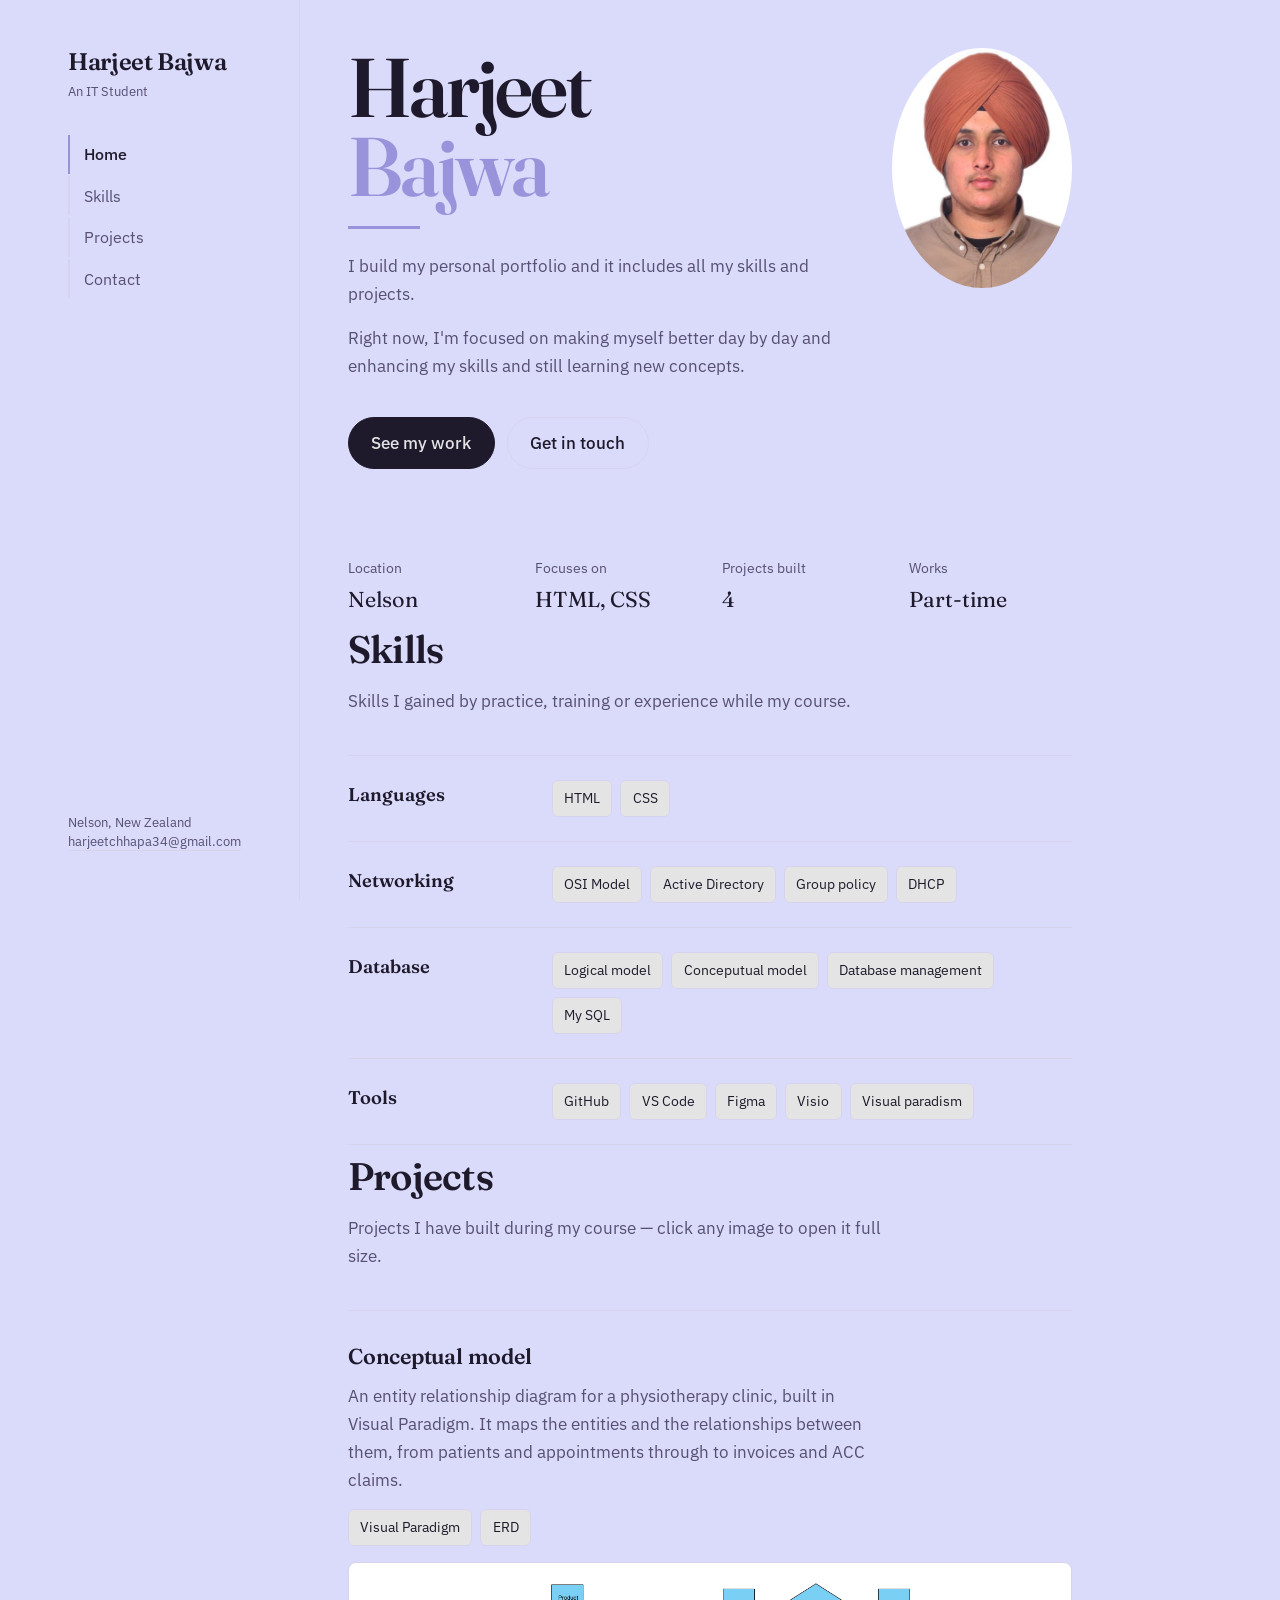
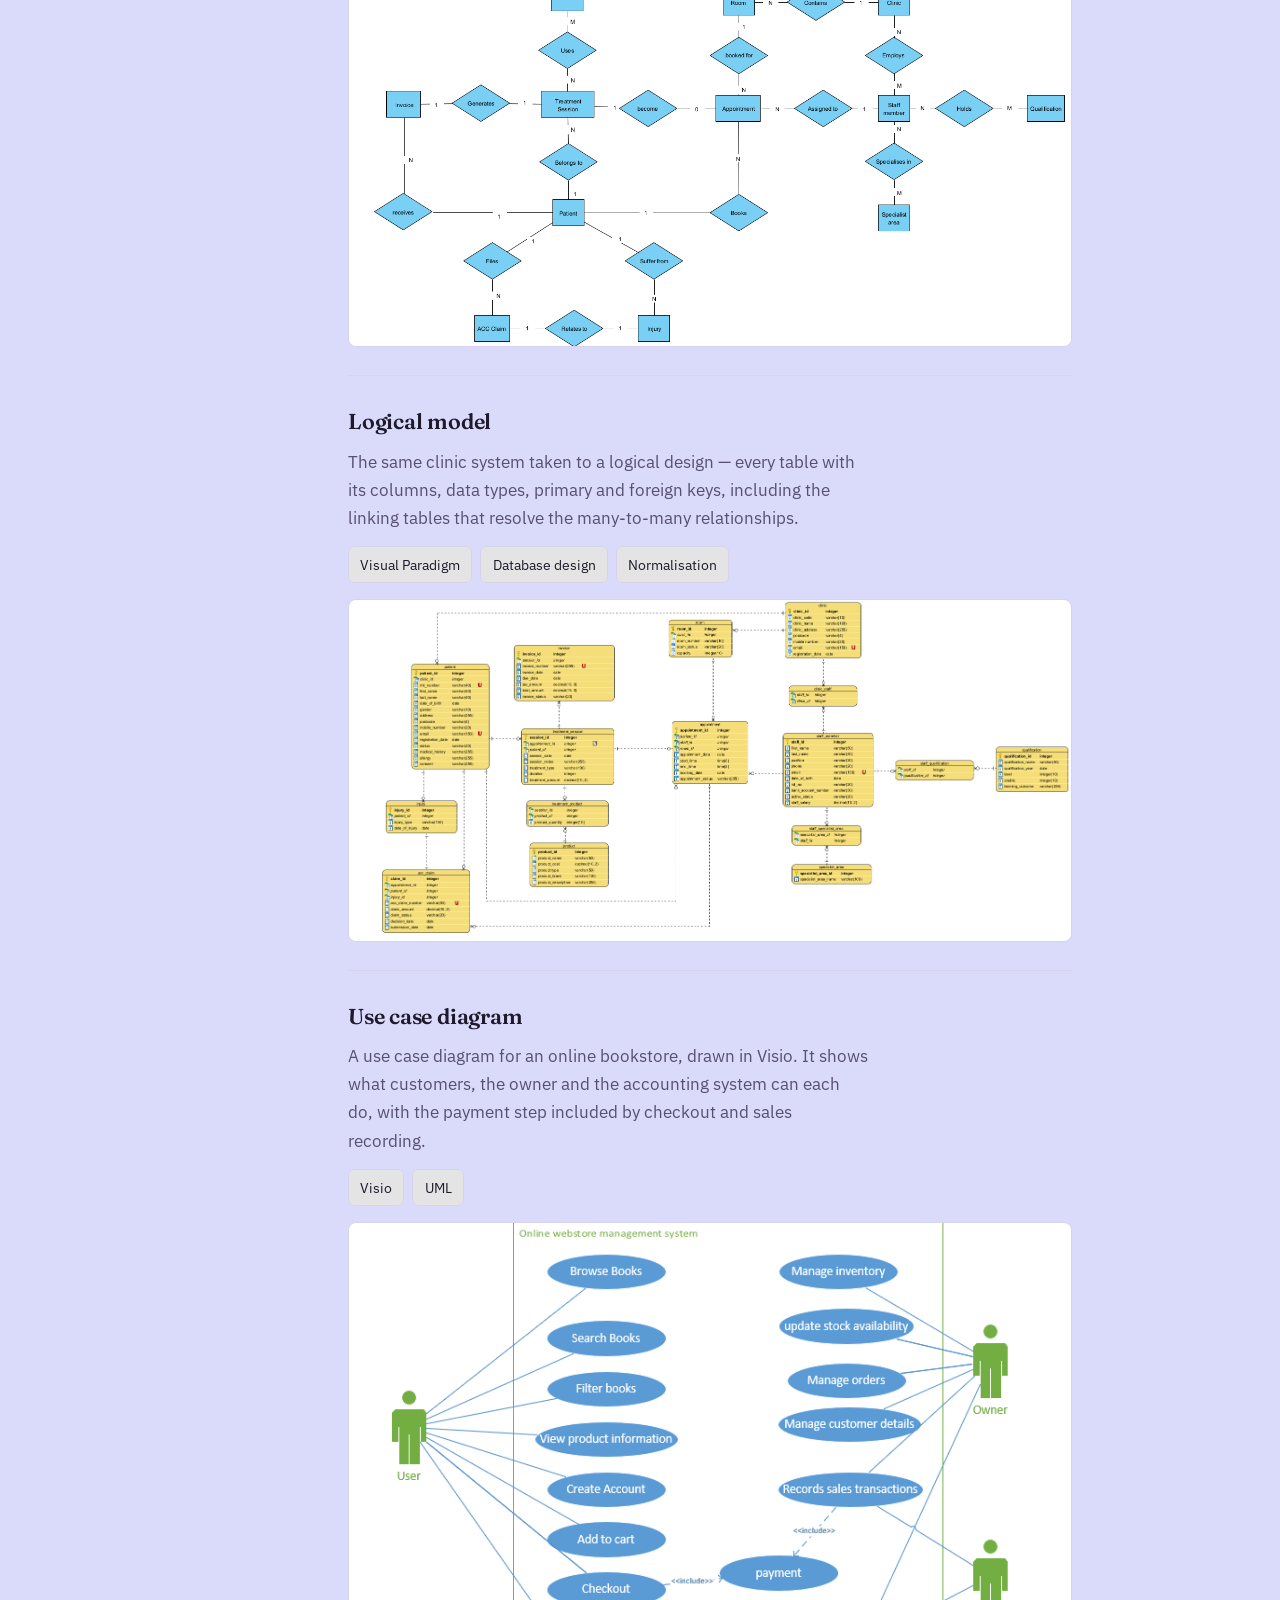
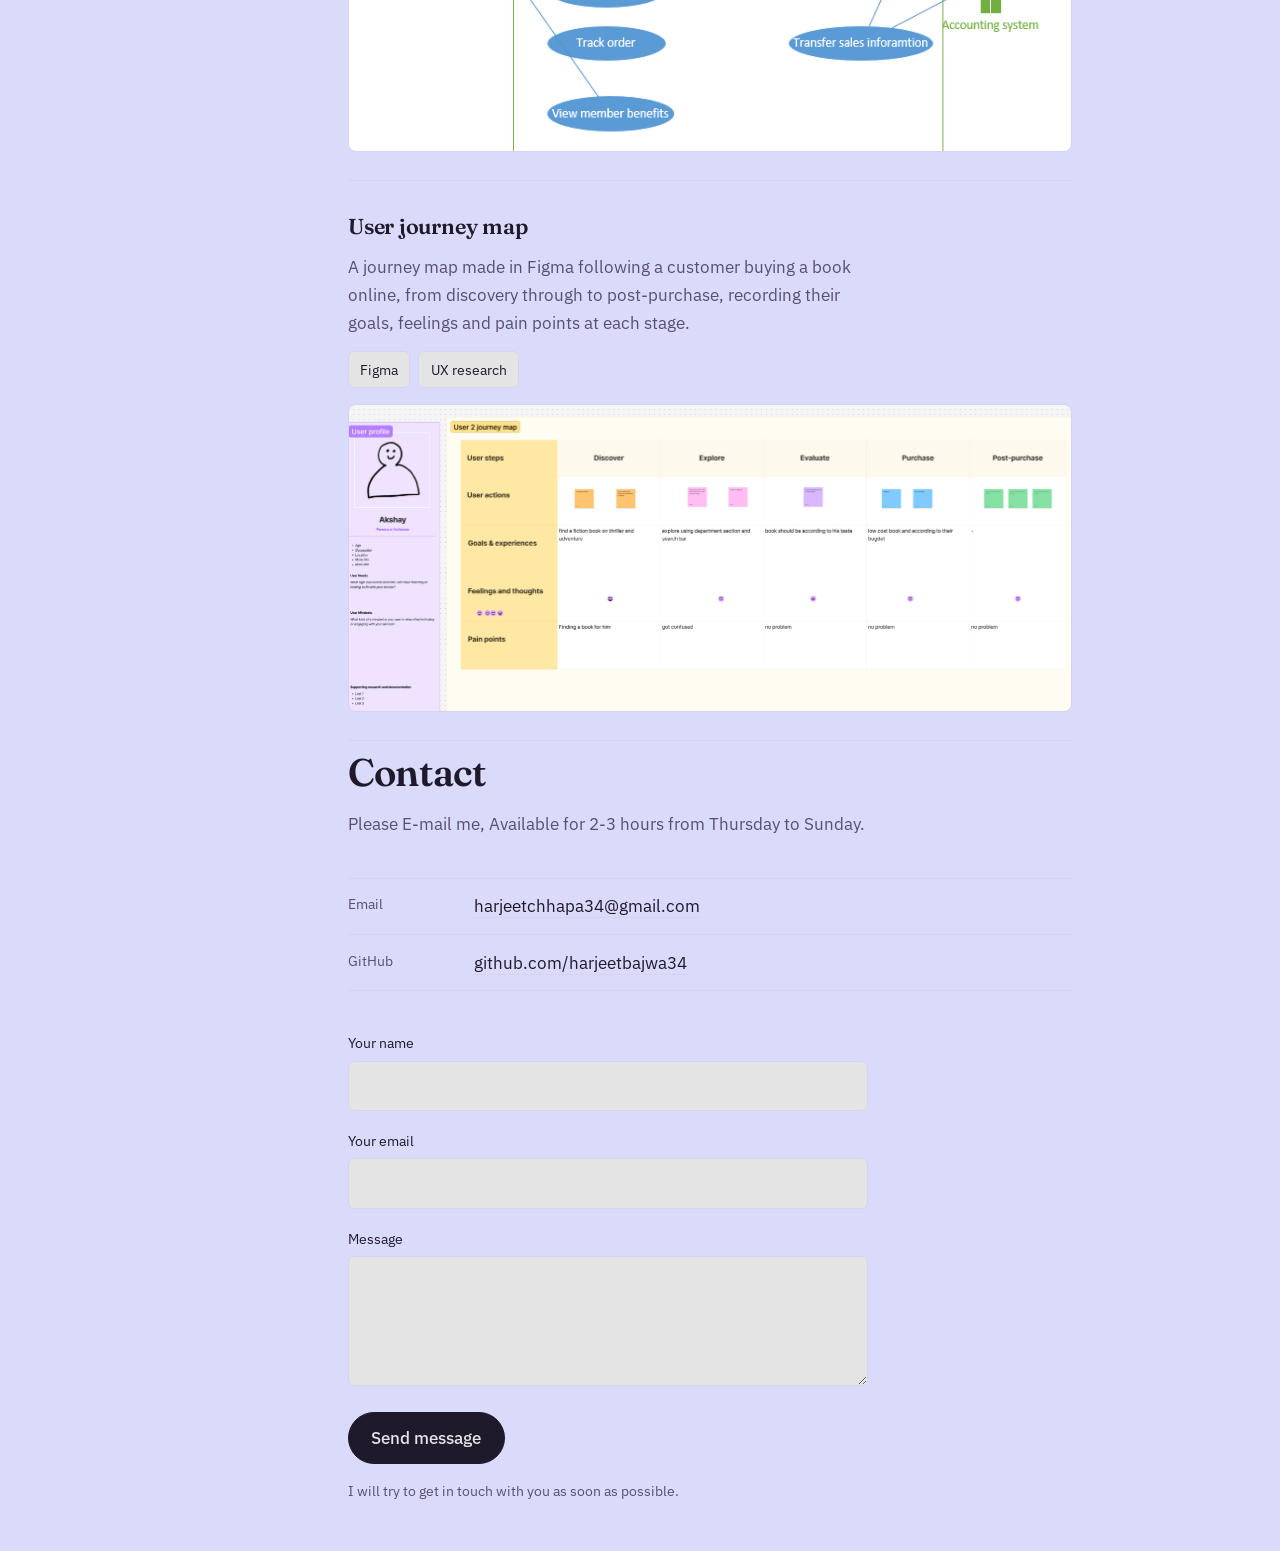
==== Portfolio/index.html @ e25f117c "My Personal Portfolio" ====
<!DOCTYPE html>
<html lang="en">
<head>
<meta charset="UTF-8">
<meta name="viewport" content="width=device-width, initial-scale=1">
<title>Harjeet Bajwa — Portfolio</title>
<link rel="preconnect" href="https://fonts.googleapis.com">
<link rel="preconnect" href="https://fonts.gstatic.com" crossorigin>
<link href="https://fonts.googleapis.com/css2?family=Fraunces:opsz,wght@9..144,400;9..144,600&family=IBM+Plex+Sans:wght@400;500;600&display=swap" rel="stylesheet">
<link rel="stylesheet" href="style.css">
</head>
<body>

<div class="shell">

  <aside class="rail">
    <p class="mark">Harjeet Bajwa<span>An IT Student</span></p>

    <nav class="nav" aria-label="Sections">
      <a href="#home" class="is-current">Home</a>
      <a href="#skills">Skills</a>
      <a href="#projects">Projects</a>
      <a href="#contact">Contact</a>
    </nav>

    <div class="rail-foot">
      <p>Nelson, New Zealand</p>
      <p><a href="mailto:harjeetchhapa34@gmail.com">harjeetchhapa34@gmail.com</a></p>
    </div>
  </aside>

  <main>

    <!-- ============ HOME ============ -->
    <section class="page is-active" id="home">

  <div class="hero">
    <div class="hero-content">
      <h1 class="hero-name">Harjeet<em>Bajwa</em></h1>
      <div class="hero-rule"></div>
      <p class="hero-text">I build my personal portfolio and it includes all my skills and projects.</p>
      <p class="hero-text">Right now, I'm focused on making myself better day by day and enhancing my skills and still learning new concepts.</p>

      <div class="actions">
        <a class="btn" href="#projects">See my work</a>
        <a class="btn ghost" href="#contact">Get in touch</a>
      </div>
    </div>
    <img src="MY-IMG.jpeg" alt="Harjeet Bajwa" class="profile-photo">
  </div>

  <dl class="facts">
    <div class="fact"><dt>Location</dt><dd>Nelson</dd></div>
    <div class="fact"><dt>Focuses on</dt><dd>HTML, CSS</dd></div>
    <div class="fact"><dt>Projects built</dt><dd>4</dd></div>
    <div class="fact"><dt>Works</dt><dd>Part-time</dd></div>
  </dl>

</section>

    <!-- ============ SKILLS ============ -->
    <section class="page" id="skills">
      <h2 class="page-title">Skills</h2>
      <p class="page-note">Skills I gained by practice, training or experience while my course.</p>

      <div class="skill-group">
        <div><h3>Languages</h3></div>
        <div class="chips">
          <span class="chip">HTML</span>
          <span class="chip">CSS</span>
        </div>
      </div>

      <div class="skill-group">
        <div><h3>Networking</h3></div>
        <div class="chips">
          <span class="chip">OSI Model</span>
          <span class="chip">Active Directory</span>
          <span class="chip">Group policy</span>
          <span class="chip">DHCP</span>
        </div>
      </div>

      <div class="skill-group">
        <div><h3>Database</h3></div>
        <div class="chips">
          <span class="chip">Logical model</span>
          <span class="chip">Conceputual model</span>
          <span class="chip">Database management</span>
          <span class="chip">My SQL</span>
        </div>
      </div>

      <div class="skill-group">
        <div><h3>Tools</h3></div>
        <div class="chips">
          <span class="chip">GitHub</span>
          <span class="chip">VS Code</span>
          <span class="chip">Figma</span>
          <span class="chip">Visio</span>
          <span class="chip">Visual paradism</span>
        </div>
      </div>
    </section>

    <!-- ============ PROJECTS ============ -->
<section class="page" id="projects">
  <h2 class="page-title">Projects</h2>
  <p class="page-note">Projects I have built during my course — click any image to open it full size.</p>

  <article class="project">
    <div>
      <h3>Conceptual model</h3>
      <p>An entity relationship diagram for a physiotherapy clinic, built in Visual Paradigm. It maps the entities and the relationships between them, from patients and appointments through to invoices and ACC claims.</p>
      <div class="chips"><span class="chip">Visual Paradigm</span><span class="chip">ERD</span></div>
      <a href="CM.png" target="_blank"><img class="project-img" src="CM.png" alt="Conceptual ER diagram for a physiotherapy clinic"></a>
    </div>
  </article>

  <article class="project">
    <div>
      <h3>Logical model</h3>
      <p>The same clinic system taken to a logical design — every table with its columns, data types, primary and foreign keys, including the linking tables that resolve the many-to-many relationships.</p>
      <div class="chips"><span class="chip">Visual Paradigm</span><span class="chip">Database design</span><span class="chip">Normalisation</span></div>
      <a href="LM.png" target="_blank"><img class="project-img" src="LM.png" alt="Logical data model showing tables, columns and keys"></a>
    </div>
  </article>

  <article class="project">
    <div>
      <h3>Use case diagram</h3>
      <p>A use case diagram for an online bookstore, drawn in Visio. It shows what customers, the owner and the accounting system can each do, with the payment step included by checkout and sales recording.</p>
      <div class="chips"><span class="chip">Visio</span><span class="chip">UML</span></div>
      <a href="UC.png" target="_blank"><img class="project-img" src="UC.png" alt="Use case diagram for an online bookstore"></a>
    </div>
  </article>

  <article class="project">
    <div>
      <h3>User journey map</h3>
      <p>A journey map made in Figma following a customer buying a book online, from discovery through to post-purchase, recording their goals, feelings and pain points at each stage.</p>
      <div class="chips"><span class="chip">Figma</span><span class="chip">UX research</span></div>
      <a href="JM.png" target="_blank"><img class="project-img" src="JM.png" alt="User journey map for buying a book online"></a>
    </div>
  </article>
</section>

    <!-- ============ CONTACT ============ -->
    <section class="page" id="contact">
      <h2 class="page-title">Contact</h2>
      <p class="page-note">Please E-mail me, Available for 2-3 hours from Thursday to Sunday.</p>

      <dl class="contact-list">
        <div class="contact-row"><dt>Email</dt><dd><a href="mailto:harjeetchhapa34@gmail.com.com">harjeetchhapa34@gmail.com</a></dd></div>
        <div class="contact-row"><dt>GitHub</dt><dd><a href="#">github.com/harjeetbajwa34</a></dd></div>
      </dl>

      <form id="contact-form">
        <label class="field"><span>Your name</span><input type="text" name="name" required></label>
        <label class="field"><span>Your email</span><input type="email" name="email" required></label>
        <label class="field"><span>Message</span><textarea name="message" required></textarea></label>
        <button class="btn" type="submit">Send message</button>
        <p class="form-note" id="form-note">I will try to get in touch with you as soon as possible.</p>
      </form>
    </section>

  </main>
</div>

<script src="script.js"></script>

</body>
</html>
---- Portfolio/style.css ----
/* ---------- tokens ---------- */
:root{
  --paper:#DADAFB;
  --surface:#e4e4e4;
  --ink:#1E1A2B;
  --ink-2:#565073;
  --line:#D8D3EC;
  --accent:#9893DA;
  --accent-soft:#DCEDE4;
  --serif:"Fraunces",Georgia,serif;
  --sans:"IBM Plex Sans",system-ui,sans-serif;
  --gap:clamp(1.5rem,4vw,3rem);
}

*{box-sizing:border-box;margin:0;padding:0}

html{scroll-behavior:smooth}

body{
  background:var(--paper);
  color:var(--ink);
  font-family:var(--sans);
  font-size:17px;
  line-height:1.65;
  -webkit-font-smoothing:antialiased;
}

a{color:inherit}

:focus-visible{
  outline:2px solid var(--accent);
  outline-offset:3px;
  border-radius:2px;
}

/* ---------- shell ---------- */
.shell{
  display:grid;
  grid-template-columns:280px 1fr;
  min-height:100vh;
  max-width:1240px;
  margin:0 auto;
}

/* ---------- left rail ---------- */
.rail{
  position:sticky;
  top:0;
  align-self:start;
  height:100vh;
  padding:var(--gap);
  border-right:1px solid var(--line);
  display:flex;
  flex-direction:column;
  gap:2.25rem;
}

.mark{
  font-family:var(--serif);
  font-size:1.5rem;
  line-height:1.15;
  font-weight:600;
  letter-spacing:-.015em;
}

.mark span{display:block;font-size:.82rem;font-family:var(--sans);font-weight:400;color:var(--ink-2);letter-spacing:0;margin-top:.5rem}

.nav{display:flex;flex-direction:column;gap:.15rem}

.nav a{
  font-size:1rem;
  text-decoration:none;
  color:var(--ink-2);
  padding:.4rem 0 .4rem .9rem;
  border-left:2px solid var(--line);
  transition:color .18s ease,border-color .18s ease;
}

.nav a:hover{color:var(--ink);border-color:var(--ink-2)}

.nav a.is-current{
  color:var(--ink);
  font-weight:500;
  border-color:var(--accent);
}

.rail-foot{
  margin-top:auto;
  font-size:.82rem;
  color:var(--ink-2);
  line-height:1.5;
}

.rail-foot a{text-decoration:none;border-bottom:1px solid var(--line)}
.rail-foot a:hover{border-color:var(--accent);color:var(--accent)}

/* ---------- pages ---------- */
main{padding:var(--gap);max-width:820px}

main{animation:enter .35s ease both}

@keyframes enter{
  from{opacity:0;transform:translateY(8px)}
  to{opacity:1;transform:none}
}

.page-title{
  font-family:var(--serif);
  font-weight:600;
  font-size:clamp(1.8rem,4vw,2.4rem);
  letter-spacing:-.02em;
  margin-bottom:.35rem;
}

.page-note{color:var(--ink-2);margin-bottom:2.5rem;max-width:56ch}

/* ---------- home ---------- */
.hero-name{
  font-family:var(--serif);
  font-weight:600;
  font-size:clamp(3rem,9vw,5.2rem);
  line-height:.95;
  letter-spacing:-.035em;
  margin:2rem 0 1.25rem;
}

.hero-name em{
  display:block;
  font-style:normal;
  color:var(--accent);
}

.hero-rule{width:72px;height:3px;background:var(--accent);margin-bottom:1.5rem}

.hero-text{max-width:54ch;color:var(--ink-2);font-size:1.06rem}
.hero-text + .hero-text{margin-top:1rem}

.actions{display:flex;flex-wrap:wrap;gap:.75rem;margin-top:2.25rem}

.btn{
  font:inherit;
  font-weight:500;
  cursor:pointer;
  text-decoration:none;
  padding:.7rem 1.4rem;
  border-radius:999px;
  border:1px solid var(--ink);
  background:var(--ink);
  color:var(--surface);
  transition:background .18s ease,color .18s ease;
}

.btn:hover{background:var(--accent);border-color:var(--accent)}

.btn.ghost{background:none;color:var(--ink);border-color:var(--line)}
.btn.ghost:hover{border-color:var(--ink);background:none;color:var(--ink)}

.facts{
  display:grid;
  grid-template-columns:repeat(auto-fit,minmax(150px,1fr));
  gap:1.5rem;
  margin-top:3.5rem;
  padding-top:2rem;
  border-top:0px solid var(--line);
}

.fact dt{font-size:.85rem;color:var(--ink-2)}
.fact dd{font-family:var(--serif);font-size:1.35rem;margin-top:.15rem}

/* ---------- skills ---------- */
.skill-group{
  display:grid;
  grid-template-columns:180px 1fr;
  gap:1.5rem;
  padding:1.5rem 0;
  border-top:1px solid var(--line);
}

.skill-group:last-of-type{border-bottom:1px solid var(--line)}

.skill-group h3{
  font-family:var(--serif);
  font-size:1.15rem;
  font-weight:600;
}

.skill-group p{font-size:.9rem;color:var(--ink-2);margin-top:.2rem}

.chips{display:flex;flex-wrap:wrap;gap:.5rem;align-content:start}

.chip{
  background:var(--surface);
  border:1px solid var(--line);
  border-radius:6px;
  padding:.35rem .7rem;
  font-size:.9rem;
}

.chip.strong{background:var(--accent-soft);border-color:transparent;color:#12503c}

/* ---------- projects ---------- */
.project{
  display:grid;
  grid-template-columns:1fr;
  gap: 10px;;
  padding:1.75rem 0;
  border-top:1px solid var(--line);
}

.project:last-of-type{border-bottom:1px solid var(--line)}

.project-year{font-size:.85rem;color:var(--ink-2);padding-top:.35rem}

.project h3{font-family:var(--serif);font-size:1.35rem;font-weight:600;letter-spacing:-.01em}
.project p{color:var(--ink-2);margin:.5rem 0 .9rem;max-width:52ch}

.project-links{display:flex;gap:1.25rem;margin-top:.9rem;font-size:.92rem}
.project-links a{text-decoration:none;color:var(--accent);border-bottom:1px solid var(--accent-soft);padding-bottom:1px}
.project-links a:hover{border-color:var(--accent)}
.project-img{
  display:block;
  width:100%;
  margin-top:1rem;
  border:1px solid var(--line);
  border-radius:8px;
  background:#fff;
  transition:border-color .18s ease;
}

.project-img:hover{border-color:var(--accent)}

/* ---------- contact ---------- */
.contact-list{margin-bottom:2.5rem}

.contact-row{
  display:grid;
  grid-template-columns:110px 1fr;
  gap:1rem;
  padding:.85rem 0;
  border-top:1px solid var(--line);
}

.contact-row:last-child{border-bottom:1px solid var(--line)}
.contact-row dt{color:var(--ink-2);font-size:.9rem}
.contact-row a{text-decoration:none;border-bottom:1px solid var(--line)}
.contact-row a:hover{color:var(--accent);border-color:var(--accent)}

.field{display:block;margin-bottom:1.1rem;max-width:520px}
.field span{display:block;font-size:.9rem;margin-bottom:.35rem}

.field input,.field textarea{
  font:inherit;
  width:100%;
  padding:.65rem .8rem;
  background:var(--surface);
  border:1px solid var(--line);
  border-radius:6px;
  color:var(--ink);
}

.field input:focus,.field textarea:focus{border-color:var(--accent);outline:none}
.field textarea{min-height:130px;resize:vertical}

.form-note{font-size:.85rem;color:var(--ink-2);margin-top:1rem;max-width:48ch}

/* ---------- responsive ---------- */
@media (max-width:820px){
  .shell{grid-template-columns:1fr}
  .rail{
    position:static;
    height:auto;
    border-right:none;
    border-bottom:1px solid var(--line);
    gap:1.25rem;
  }
  .nav{flex-direction:row;flex-wrap:wrap;gap:1.25rem}
  .nav a{border-left:none;border-bottom:2px solid transparent;padding:0 0 .25rem}
  .nav a.is-current{border-color:var(--accent)}
  .rail-foot{display:none}
  main{max-width:none}
  .skill-group,.project,.contact-row{grid-template-columns:1fr;gap:.75rem}
  .project-year{padding-top:0}
}

@media (prefers-reduced-motion:reduce){
  html{scroll-behavior:auto}
  main{animation:none}
  *{transition-duration:.01ms !important}
}
/* ---------- home hero with photo ---------- */
.hero {
  display: flex;
  justify-content: space-between;
  align-items: flex-start; 
  gap: 2rem;
}

.hero-content {
  flex: 1;
}

.hero-name {
  margin-top: 0;
}

.profile-photo {
  width: 180px;
  height: 240px;
  border-radius: 50%;
  object-fit: cover;
  flex-shrink: 0;
}
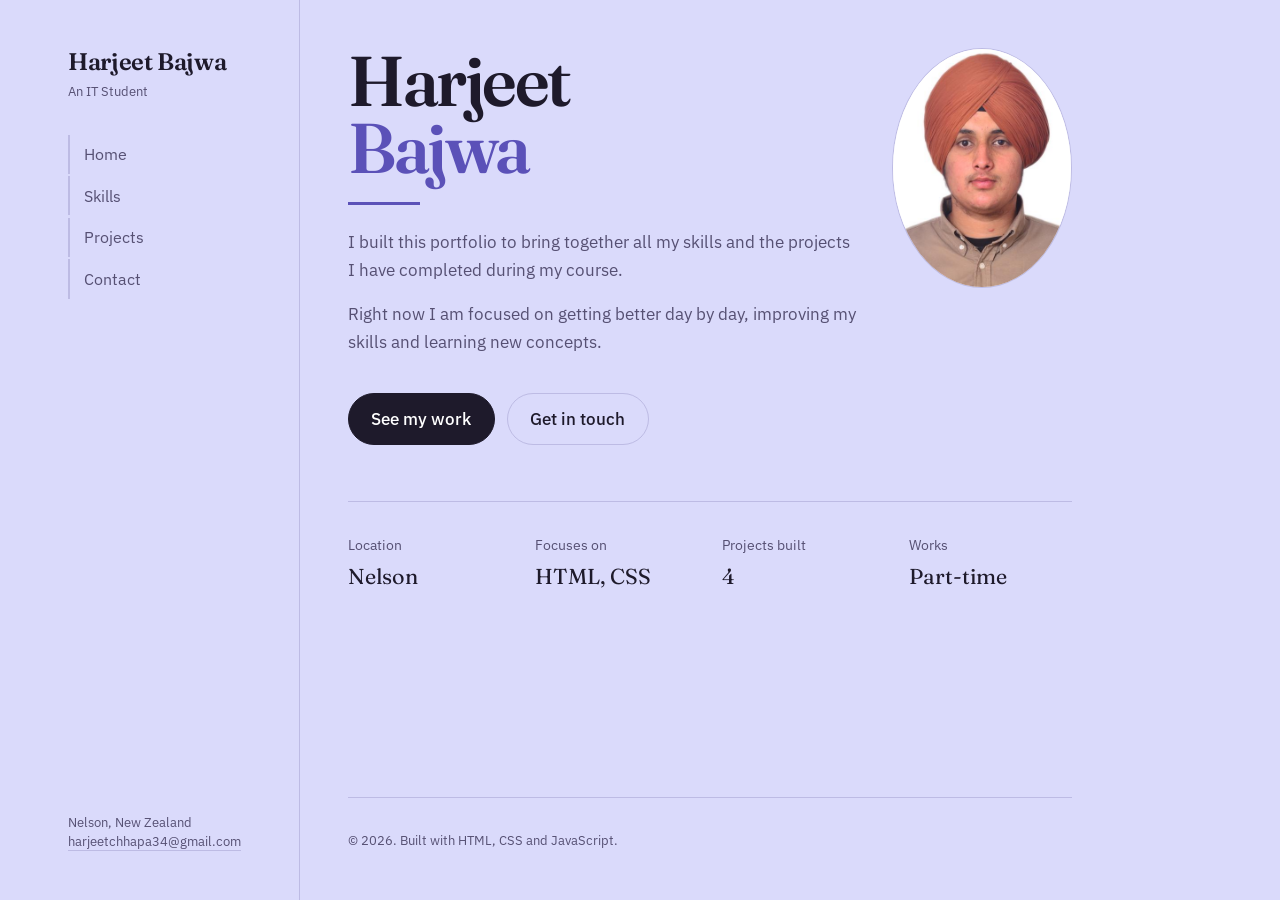
==== commit ecc2184d: "I am hosting the portfolio" ====
--- a/Portfolio/index.html
+++ b/Portfolio/index.html
@@ -3,24 +3,29 @@
 <head>
 <meta charset="UTF-8">
 <meta name="viewport" content="width=device-width, initial-scale=1">
-<title>Harjeet Bajwa — Portfolio</title>
+<title>Home &mdash; Harjeet Bajwa</title>
+<meta name="description" content="Portfolio of Harjeet Bajwa, an IT student in Nelson, New Zealand, covering database design, networking and front-end development.">
+<meta name="author" content="Harjeet Bajwa">
+
 <link rel="preconnect" href="https://fonts.googleapis.com">
 <link rel="preconnect" href="https://fonts.gstatic.com" crossorigin>
 <link href="https://fonts.googleapis.com/css2?family=Fraunces:opsz,wght@9..144,400;9..144,600&family=IBM+Plex+Sans:wght@400;500;600&display=swap" rel="stylesheet">
+
 <link rel="stylesheet" href="style.css">
 </head>
 <body>
 
 <div class="shell">
 
+  <!-- ============ SIDEBAR (same on every page) ============ -->
   <aside class="rail">
     <p class="mark">Harjeet Bajwa<span>An IT Student</span></p>
 
-    <nav class="nav" aria-label="Sections">
-      <a href="#home" class="is-current">Home</a>
-      <a href="#skills">Skills</a>
-      <a href="#projects">Projects</a>
-      <a href="#contact">Contact</a>
+    <nav class="nav" aria-label="Pages">
+        <a href="home.html">Home</a>
+        <a href="skills.html">Skills</a>
+        <a href="projects.html">Projects</a>
+        <a href="contact.html">Contact</a>
     </nav>
 
     <div class="rail-foot">
@@ -29,145 +34,41 @@
     </div>
   </aside>
 
+  <!-- ============ PAGE CONTENT ============ -->
   <main>
+    <div class="page-content">
+    <div class="hero">
+      <div class="hero-content">
+        <h1 class="hero-name">Harjeet<em>Bajwa</em></h1>
+        <div class="hero-rule"></div>
+        <p class="hero-text">I built this portfolio to bring together all my skills and the projects I have completed during my course.</p>
+        <p class="hero-text">Right now I am focused on getting better day by day, improving my skills and learning new concepts.</p>
 
-    <!-- ============ HOME ============ -->
-    <section class="page is-active" id="home">
-
-  <div class="hero">
-    <div class="hero-content">
-      <h1 class="hero-name">Harjeet<em>Bajwa</em></h1>
-      <div class="hero-rule"></div>
-      <p class="hero-text">I build my personal portfolio and it includes all my skills and projects.</p>
-      <p class="hero-text">Right now, I'm focused on making myself better day by day and enhancing my skills and still learning new concepts.</p>
-
-      <div class="actions">
-        <a class="btn" href="#projects">See my work</a>
-        <a class="btn ghost" href="#contact">Get in touch</a>
-      </div>
-    </div>
-    <img src="MY-IMG.jpeg" alt="Harjeet Bajwa" class="profile-photo">
-  </div>
-
-  <dl class="facts">
-    <div class="fact"><dt>Location</dt><dd>Nelson</dd></div>
-    <div class="fact"><dt>Focuses on</dt><dd>HTML, CSS</dd></div>
-    <div class="fact"><dt>Projects built</dt><dd>4</dd></div>
-    <div class="fact"><dt>Works</dt><dd>Part-time</dd></div>
-  </dl>
-
-</section>
-
-    <!-- ============ SKILLS ============ -->
-    <section class="page" id="skills">
-      <h2 class="page-title">Skills</h2>
-      <p class="page-note">Skills I gained by practice, training or experience while my course.</p>
-
-      <div class="skill-group">
-        <div><h3>Languages</h3></div>
-        <div class="chips">
-          <span class="chip">HTML</span>
-          <span class="chip">CSS</span>
+        <div class="actions">
+          <a class="btn" href="projects.html">See my work</a>
+          <a class="btn ghost" href="contact.html">Get in touch</a>
         </div>
       </div>
 
-      <div class="skill-group">
-        <div><h3>Networking</h3></div>
-        <div class="chips">
-          <span class="chip">OSI Model</span>
-          <span class="chip">Active Directory</span>
-          <span class="chip">Group policy</span>
-          <span class="chip">DHCP</span>
-        </div>
-      </div>
+      <img src="MY-IMG.jpeg" alt="Harjeet Bajwa" class="profile-photo">
+    </div>
 
-      <div class="skill-group">
-        <div><h3>Database</h3></div>
-        <div class="chips">
-          <span class="chip">Logical model</span>
-          <span class="chip">Conceputual model</span>
-          <span class="chip">Database management</span>
-          <span class="chip">My SQL</span>
-        </div>
-      </div>
+    <dl class="facts">
+      <div class="fact"><dt>Location</dt><dd>Nelson</dd></div>
+      <div class="fact"><dt>Focuses on</dt><dd>HTML, CSS</dd></div>
+      <div class="fact"><dt>Projects built</dt><dd>4</dd></div>
+      <div class="fact"><dt>Works</dt><dd>Part-time</dd></div>
+    </dl>
 
-      <div class="skill-group">
-        <div><h3>Tools</h3></div>
-        <div class="chips">
-          <span class="chip">GitHub</span>
-          <span class="chip">VS Code</span>
-          <span class="chip">Figma</span>
-          <span class="chip">Visio</span>
-          <span class="chip">Visual paradism</span>
-        </div>
-      </div>
-    </section>
+    </div>
 
-    <!-- ============ PROJECTS ============ -->
-<section class="page" id="projects">
-  <h2 class="page-title">Projects</h2>
-  <p class="page-note">Projects I have built during my course — click any image to open it full size.</p>
+    <footer class="site-footer">
+      <p>&copy; <span id="year">2026</span>. Built with HTML, CSS and JavaScript.</p>
+    </footer>
+  </main>
 
-  <article class="project">
-    <div>
-      <h3>Conceptual model</h3>
-      <p>An entity relationship diagram for a physiotherapy clinic, built in Visual Paradigm. It maps the entities and the relationships between them, from patients and appointments through to invoices and ACC claims.</p>
-      <div class="chips"><span class="chip">Visual Paradigm</span><span class="chip">ERD</span></div>
-      <a href="CM.png" target="_blank"><img class="project-img" src="CM.png" alt="Conceptual ER diagram for a physiotherapy clinic"></a>
-    </div>
-  </article>
-
-  <article class="project">
-    <div>
-      <h3>Logical model</h3>
-      <p>The same clinic system taken to a logical design — every table with its columns, data types, primary and foreign keys, including the linking tables that resolve the many-to-many relationships.</p>
-      <div class="chips"><span class="chip">Visual Paradigm</span><span class="chip">Database design</span><span class="chip">Normalisation</span></div>
-      <a href="LM.png" target="_blank"><img class="project-img" src="LM.png" alt="Logical data model showing tables, columns and keys"></a>
-    </div>
-  </article>
-
-  <article class="project">
-    <div>
-      <h3>Use case diagram</h3>
-      <p>A use case diagram for an online bookstore, drawn in Visio. It shows what customers, the owner and the accounting system can each do, with the payment step included by checkout and sales recording.</p>
-      <div class="chips"><span class="chip">Visio</span><span class="chip">UML</span></div>
-      <a href="UC.png" target="_blank"><img class="project-img" src="UC.png" alt="Use case diagram for an online bookstore"></a>
-    </div>
-  </article>
-
-  <article class="project">
-    <div>
-      <h3>User journey map</h3>
-      <p>A journey map made in Figma following a customer buying a book online, from discovery through to post-purchase, recording their goals, feelings and pain points at each stage.</p>
-      <div class="chips"><span class="chip">Figma</span><span class="chip">UX research</span></div>
-      <a href="JM.png" target="_blank"><img class="project-img" src="JM.png" alt="User journey map for buying a book online"></a>
-    </div>
-  </article>
-</section>
-
-    <!-- ============ CONTACT ============ -->
-    <section class="page" id="contact">
-      <h2 class="page-title">Contact</h2>
-      <p class="page-note">Please E-mail me, Available for 2-3 hours from Thursday to Sunday.</p>
-
-      <dl class="contact-list">
-        <div class="contact-row"><dt>Email</dt><dd><a href="mailto:harjeetchhapa34@gmail.com.com">harjeetchhapa34@gmail.com</a></dd></div>
-        <div class="contact-row"><dt>GitHub</dt><dd><a href="#">github.com/harjeetbajwa34</a></dd></div>
-      </dl>
-
-      <form id="contact-form">
-        <label class="field"><span>Your name</span><input type="text" name="name" required></label>
-        <label class="field"><span>Your email</span><input type="email" name="email" required></label>
-        <label class="field"><span>Message</span><textarea name="message" required></textarea></label>
-        <button class="btn" type="submit">Send message</button>
-        <p class="form-note" id="form-note">I will try to get in touch with you as soon as possible.</p>
-      </form>
-    </section>
-
-  </main>
 </div>
 
-<script src="script.js"></script>
 
 </body>
 </html>
--- a/Portfolio/style.css
+++ b/Portfolio/style.css
@@ -1,20 +1,26 @@
-/* ---------- tokens ---------- */
 :root{
-  --paper:#DADAFB;
-  --surface:#e4e4e4;
-  --ink:#1E1A2B;
-  --ink-2:#565073;
-  --line:#D8D3EC;
-  --accent:#9893DA;
-  --accent-soft:#DCEDE4;
+  --paper:#DADAFB;         /* page background */
+  --surface:#F1F1F8;       /* chips and form fields */
+  --ink:#1E1A2B;           /* main text */
+  --ink-2:#565073;         /* secondary text */
+  --line:#BDBBE4;          /* borders and rules */
+  --accent:#9893DA;        /* decorative purple */
+  --accent-strong:#5B51B8; /* darker purple for links and buttons */
+  --white:#FFFFFF;
+  --error:#B3261E;
+  --success:#1B6B3A;       /* verified badge and success notes */
+  --warn:#8A5A12;          /* not-verified badge and locked form note */
+
   --serif:"Fraunces",Georgia,serif;
   --sans:"IBM Plex Sans",system-ui,sans-serif;
+
   --gap:clamp(1.5rem,4vw,3rem);
-}
-
+  --radius:6px;
+}
+
+
+/* ---------- reset ---------- */
 *{box-sizing:border-box;margin:0;padding:0}
-
-html{scroll-behavior:smooth}
 
 body{
   background:var(--paper);
@@ -27,13 +33,17 @@
 
 a{color:inherit}
 
+img{max-width:100%;display:block}
+
+
 :focus-visible{
-  outline:2px solid var(--accent);
+  outline:2px solid var(--accent-strong);
   outline-offset:3px;
   border-radius:2px;
 }
 
-/* ---------- shell ---------- */
+
+/* ---------- shell: sidebar + content ---------- */
 .shell{
   display:grid;
   grid-template-columns:280px 1fr;
@@ -42,7 +52,8 @@
   margin:0 auto;
 }
 
-/* ---------- left rail ---------- */
+
+/* ---------- left sidebar ---------- */
 .rail{
   position:sticky;
   top:0;
@@ -63,8 +74,17 @@
   letter-spacing:-.015em;
 }
 
-.mark span{display:block;font-size:.82rem;font-family:var(--sans);font-weight:400;color:var(--ink-2);letter-spacing:0;margin-top:.5rem}
-
+.mark span{
+  display:block;
+  margin-top:.5rem;
+  font-family:var(--sans);
+  font-size:.82rem;
+  font-weight:400;
+  letter-spacing:0;
+  color:var(--ink-2);
+}
+
+/* navigation: one link per page, no jump links */
 .nav{display:flex;flex-direction:column;gap:.15rem}
 
 .nav a{
@@ -78,26 +98,37 @@
 
 .nav a:hover{color:var(--ink);border-color:var(--ink-2)}
 
+
 .nav a.is-current{
   color:var(--ink);
   font-weight:500;
-  border-color:var(--accent);
+  border-color:var(--accent-strong);
 }
 
 .rail-foot{
   margin-top:auto;
   font-size:.82rem;
+  line-height:1.5;
   color:var(--ink-2);
-  line-height:1.5;
+  word-break:break-word;
 }
 
 .rail-foot a{text-decoration:none;border-bottom:1px solid var(--line)}
-.rail-foot a:hover{border-color:var(--accent);color:var(--accent)}
-
-/* ---------- pages ---------- */
-main{padding:var(--gap);max-width:820px}
-
-main{animation:enter .35s ease both}
+.rail-foot a:hover{color:var(--accent-strong);border-color:var(--accent-strong)}
+
+
+/* ---------- main content ---------- */
+main{
+  padding:var(--gap);
+  max-width:820px;
+  display:flex;
+  flex-direction:column;
+  min-height:100vh;
+  animation:enter .35s ease both;
+}
+
+
+.page-content{flex:1;padding-bottom:3rem}
 
 @keyframes enter{
   from{opacity:0;transform:translateY(8px)}
@@ -114,26 +145,61 @@
 
 .page-note{color:var(--ink-2);margin-bottom:2.5rem;max-width:56ch}
 
-/* ---------- home ---------- */
+.site-footer{
+  margin-top:auto;
+  padding-top:2rem;
+  border-top:1px solid var(--line);
+  font-size:.82rem;
+  color:var(--ink-2);
+}
+
+
+/* ---------- home page ---------- */
+.hero{
+  display:flex;
+  align-items:flex-start;
+  gap:2rem;
+}
+
+.hero-content{flex:1;min-width:0}
+
 .hero-name{
   font-family:var(--serif);
   font-weight:600;
-  font-size:clamp(3rem,9vw,5.2rem);
+  font-size:clamp(2.6rem,7vw,4.4rem);
   line-height:.95;
   letter-spacing:-.035em;
-  margin:2rem 0 1.25rem;
-}
+  margin:0 0 1.25rem;
+}
+
 
 .hero-name em{
   display:block;
   font-style:normal;
-  color:var(--accent);
-}
-
-.hero-rule{width:72px;height:3px;background:var(--accent);margin-bottom:1.5rem}
+  color:var(--accent-strong);
+}
+
+.hero-rule{
+  width:72px;
+  height:3px;
+  background:var(--accent-strong);
+  margin-bottom:1.5rem;
+}
 
 .hero-text{max-width:54ch;color:var(--ink-2);font-size:1.06rem}
 .hero-text + .hero-text{margin-top:1rem}
+
+
+.profile-photo{
+  flex:none;
+  width:180px;
+  height:240px;
+  object-fit:cover;
+  object-position:center top;
+  border-radius:50%;
+  border:1px solid var(--line);
+  background:var(--surface);
+}
 
 .actions{display:flex;flex-wrap:wrap;gap:.75rem;margin-top:2.25rem}
 
@@ -142,18 +208,19 @@
   font-weight:500;
   cursor:pointer;
   text-decoration:none;
+  display:inline-block;
   padding:.7rem 1.4rem;
   border-radius:999px;
   border:1px solid var(--ink);
   background:var(--ink);
-  color:var(--surface);
-  transition:background .18s ease,color .18s ease;
-}
-
-.btn:hover{background:var(--accent);border-color:var(--accent)}
+  color:var(--white);
+  transition:background .18s ease,border-color .18s ease;
+}
+
+.btn:hover{background:var(--accent-strong);border-color:var(--accent-strong)}
 
 .btn.ghost{background:none;color:var(--ink);border-color:var(--line)}
-.btn.ghost:hover{border-color:var(--ink);background:none;color:var(--ink)}
+.btn.ghost:hover{background:none;color:var(--ink);border-color:var(--ink)}
 
 .facts{
   display:grid;
@@ -161,13 +228,14 @@
   gap:1.5rem;
   margin-top:3.5rem;
   padding-top:2rem;
-  border-top:0px solid var(--line);
+  border-top:1px solid var(--line);
 }
 
 .fact dt{font-size:.85rem;color:var(--ink-2)}
 .fact dd{font-family:var(--serif);font-size:1.35rem;margin-top:.15rem}
 
-/* ---------- skills ---------- */
+
+/* ---------- skills page ---------- */
 .skill-group{
   display:grid;
   grid-template-columns:180px 1fr;
@@ -184,52 +252,86 @@
   font-weight:600;
 }
 
-.skill-group p{font-size:.9rem;color:var(--ink-2);margin-top:.2rem}
-
 .chips{display:flex;flex-wrap:wrap;gap:.5rem;align-content:start}
 
 .chip{
   background:var(--surface);
   border:1px solid var(--line);
-  border-radius:6px;
+  border-radius:var(--radius);
   padding:.35rem .7rem;
   font-size:.9rem;
 }
 
-.chip.strong{background:var(--accent-soft);border-color:transparent;color:#12503c}
-
-/* ---------- projects ---------- */
+
+/* ---------- projects page ---------- */
 .project{
-  display:grid;
-  grid-template-columns:1fr;
-  gap: 10px;;
-  padding:1.75rem 0;
+  padding:2rem 0;
   border-top:1px solid var(--line);
 }
 
 .project:last-of-type{border-bottom:1px solid var(--line)}
 
-.project-year{font-size:.85rem;color:var(--ink-2);padding-top:.35rem}
-
-.project h3{font-family:var(--serif);font-size:1.35rem;font-weight:600;letter-spacing:-.01em}
-.project p{color:var(--ink-2);margin:.5rem 0 .9rem;max-width:52ch}
-
-.project-links{display:flex;gap:1.25rem;margin-top:.9rem;font-size:.92rem}
-.project-links a{text-decoration:none;color:var(--accent);border-bottom:1px solid var(--accent-soft);padding-bottom:1px}
-.project-links a:hover{border-color:var(--accent)}
+.project h3{
+  font-family:var(--serif);
+  font-size:1.35rem;
+  font-weight:600;
+  letter-spacing:-.01em;
+}
+
+.project p{color:var(--ink-2);margin:.5rem 0 .9rem;max-width:56ch}
+
+.project-link{display:block;margin-top:1.25rem}
+
+
 .project-img{
-  display:block;
   width:100%;
-  margin-top:1rem;
   border:1px solid var(--line);
   border-radius:8px;
-  background:#fff;
+  background:var(--white);
   transition:border-color .18s ease;
 }
 
-.project-img:hover{border-color:var(--accent)}
-
-/* ---------- contact ---------- */
+.project-img:hover{border-color:var(--accent-strong)}
+
+
+/* ---------- lightbox ---------- */
+.lightbox{
+  position:fixed;
+  inset:0;
+  z-index:50;
+  display:none;
+  align-items:center;
+  justify-content:center;
+  padding:2rem;
+  background:rgba(30,26,43,.85);
+}
+
+.lightbox.is-open{display:flex}
+
+.lightbox img{
+  max-width:100%;
+  max-height:85vh;
+  border-radius:8px;
+  background:var(--white);
+}
+
+.lightbox-close{
+  position:absolute;
+  top:1rem;
+  right:1rem;
+  font:inherit;
+  font-size:1.5rem;
+  line-height:1;
+  cursor:pointer;
+  padding:.4rem .8rem;
+  border:none;
+  border-radius:var(--radius);
+  background:var(--white);
+  color:var(--ink);
+}
+
+
+/* ---------- contact page ---------- */
 .contact-list{margin-bottom:2.5rem}
 
 .contact-row{
@@ -241,31 +343,63 @@
 }
 
 .contact-row:last-child{border-bottom:1px solid var(--line)}
-.contact-row dt{color:var(--ink-2);font-size:.9rem}
+.contact-row dt{font-size:.9rem;color:var(--ink-2)}
+.contact-row dd{word-break:break-word}
 .contact-row a{text-decoration:none;border-bottom:1px solid var(--line)}
-.contact-row a:hover{color:var(--accent);border-color:var(--accent)}
+.contact-row a:hover{color:var(--accent-strong);border-color:var(--accent-strong)}
 
 .field{display:block;margin-bottom:1.1rem;max-width:520px}
 .field span{display:block;font-size:.9rem;margin-bottom:.35rem}
 
-.field input,.field textarea{
+.field input,
+.field textarea{
   font:inherit;
   width:100%;
   padding:.65rem .8rem;
   background:var(--surface);
   border:1px solid var(--line);
-  border-radius:6px;
+  border-radius:var(--radius);
   color:var(--ink);
-}
-
-.field input:focus,.field textarea:focus{border-color:var(--accent);outline:none}
+  transition:border-color .18s ease;
+}
+
+.field input:focus,
+.field textarea:focus{border-color:var(--accent-strong);outline:none}
+
 .field textarea{min-height:130px;resize:vertical}
 
+/* script.js adds this class when a field is left empty or wrong */
+.field input.is-invalid,
+.field textarea.is-invalid{border-color:var(--error)}
+
+.error{
+  display:block;
+  min-height:1.2em;
+  margin-top:.25rem;
+  font-size:.82rem;
+  color:var(--error);
+}
+
 .form-note{font-size:.85rem;color:var(--ink-2);margin-top:1rem;max-width:48ch}
-
-/* ---------- responsive ---------- */
+.form-note.is-success{color:#1B6B3A;font-weight:500}
+
+
+/* ---------- index.html redirect page ---------- */
+.redirect{
+  max-width:600px;
+  margin:0 auto;
+  padding:6rem var(--gap);
+  text-align:center;
+}
+
+.redirect h1{font-family:var(--serif);font-size:2rem;margin-bottom:.5rem}
+.redirect p{margin-bottom:1.5rem;color:var(--ink-2)}
+
+
+/* ---------- responsive: phones and small tablets ---------- */
 @media (max-width:820px){
   .shell{grid-template-columns:1fr}
+
   .rail{
     position:static;
     height:auto;
@@ -273,40 +407,253 @@
     border-bottom:1px solid var(--line);
     gap:1.25rem;
   }
+
   .nav{flex-direction:row;flex-wrap:wrap;gap:1.25rem}
-  .nav a{border-left:none;border-bottom:2px solid transparent;padding:0 0 .25rem}
-  .nav a.is-current{border-color:var(--accent)}
+
+  .nav a{
+    border-left:none;
+    border-bottom:2px solid transparent;
+    padding:0 0 .25rem;
+  }
+
+  .nav a.is-current{border-color:var(--accent-strong)}
+
   .rail-foot{display:none}
-  main{max-width:none}
-  .skill-group,.project,.contact-row{grid-template-columns:1fr;gap:.75rem}
-  .project-year{padding-top:0}
-}
+
+  main{max-width:none;min-height:auto}
+
+ 
+  .hero{flex-direction:column-reverse;align-items:flex-start;gap:1.5rem}
+  .profile-photo{width:140px;height:180px}
+
+  .skill-group,
+  .contact-row{grid-template-columns:1fr;gap:.75rem}
+}
+
+
+/* ---------- contact page: account, verification and messages ---------- */
+
+/* the hidden attribute must win over the display rules below */
+[hidden]{display:none !important}
+
+.visually-hidden{
+  position:absolute;
+  width:1px;
+  height:1px;
+  overflow:hidden;
+  clip:rect(0 0 0 0);
+  white-space:nowrap;
+}
+
+/* each part of the page (account, send, messages) */
+.block{
+  margin-top:3rem;
+  padding-top:2rem;
+  border-top:1px solid var(--line);
+}
+
+.block-title{
+  font-family:var(--serif);
+  font-size:1.5rem;
+  font-weight:600;
+  letter-spacing:-.01em;
+  margin-bottom:1.25rem;
+}
+
+/* login / create account tabs */
+.tabs{
+  display:flex;
+  gap:1.5rem;
+  max-width:520px;
+  margin-bottom:1.5rem;
+  border-bottom:1px solid var(--line);
+}
+
+.tab{
+  font:inherit;
+  font-size:1rem;
+  font-weight:500;
+  cursor:pointer;
+  margin-bottom:-1px;
+  padding:.4rem 0;
+  border:none;
+  border-bottom:2px solid transparent;
+  background:none;
+  color:var(--ink-2);
+  transition:color .18s ease,border-color .18s ease;
+}
+
+.tab:hover{color:var(--ink)}
+.tab[aria-selected="true"]{color:var(--ink);border-color:var(--accent-strong)}
+
+.auth-form{max-width:520px}
+
+.form-actions{
+  display:flex;
+  flex-wrap:wrap;
+  align-items:center;
+  gap:.75rem 1.25rem;
+  margin-top:.25rem;
+}
+
+#verify-actions{margin-top:0}
+
+
+.captcha{min-height:78px;margin:.25rem 0 1rem}
+
+.hint{display:block;margin-top:.3rem;font-size:.82rem;color:var(--ink-2)}
+
+.char-count{display:block;margin-top:.3rem;font-size:.78rem;color:var(--ink-2);text-align:right}
+
+.link-btn{
+  font:inherit;
+  font-size:.9rem;
+  cursor:pointer;
+  padding:0;
+  border:none;
+  border-bottom:1px solid var(--line);
+  background:none;
+  color:var(--ink);
+  transition:color .18s ease,border-color .18s ease;
+}
+
+.link-btn:hover{color:var(--accent-strong);border-color:var(--accent-strong)}
+.link-btn.is-danger{color:var(--error)}
+.link-btn.is-danger:hover{border-color:var(--error)}
+
+.btn-small{padding:.45rem 1rem;font-size:.88rem}
+.btn:disabled{opacity:.6;cursor:not-allowed}
+.btn:disabled:hover{background:var(--ink);border-color:var(--ink)}
+
+/* app.js sets data-state on the notes */
+.form-note:empty{display:none}
+.form-note[data-state="success"]{color:var(--success);font-weight:500}
+.form-note[data-state="error"]{color:var(--error);font-weight:500}
+
+/* signed-in panel */
+.account-panel{
+  max-width:520px;
+  padding:1.25rem 1.5rem;
+  background:var(--surface);
+  border:1px solid var(--line);
+  border-radius:8px;
+}
+
+.account-line{margin-bottom:.35rem}
+
+.account-email{
+  display:flex;
+  flex-wrap:wrap;
+  align-items:center;
+  gap:.6rem;
+  margin-bottom:1rem;
+  font-size:.92rem;
+  color:var(--ink-2);
+  word-break:break-word;
+}
+
+.badge{
+  display:inline-block;
+  padding:.1rem .6rem;
+  border:1px solid currentColor;
+  border-radius:999px;
+  font-size:.75rem;
+  font-weight:500;
+}
+
+.badge[data-state="ok"]{color:var(--success)}
+.badge[data-state="warn"]{color:var(--warn)}
+
+
+#contact-form fieldset{border:none;min-width:0}
+#contact-form fieldset:disabled{opacity:.55}
+
+.form-lock{
+  max-width:520px;
+  margin-bottom:1.25rem;
+  padding:.75rem 1rem;
+  font-size:.92rem;
+  background:var(--surface);
+  border-left:3px solid var(--warn);
+  border-radius:0 var(--radius) var(--radius) 0;
+}
+
+.field input[readonly]{background:transparent;color:var(--ink-2);cursor:default}
+
+/* message list */
+.message-list{list-style:none}
+
+.messages-empty{color:var(--ink-2);font-style:italic}
+
+.message-card{
+  padding:1.25rem 1.4rem;
+  margin-bottom:1rem;
+  background:var(--surface);
+  border:1px solid var(--line);
+  border-left:3px solid var(--line);
+  border-radius:8px;
+  transition:border-color .18s ease;
+}
+
+
+.message-card.is-own{border-left-color:var(--accent-strong)}
+
+.message-head{display:flex;align-items:baseline;flex-wrap:wrap;gap:.6rem}
+
+.message-name{
+  font-family:var(--serif);
+  font-size:1.15rem;
+  font-weight:600;
+  letter-spacing:-.01em;
+}
+
+.message-tag{
+  padding:.05rem .5rem;
+  border-radius:999px;
+  background:var(--accent-strong);
+  color:var(--white);
+  font-size:.68rem;
+  font-weight:600;
+  letter-spacing:.06em;
+  text-transform:uppercase;
+}
+
+.message-meta{
+  margin:.15rem 0 .75rem;
+  font-size:.82rem;
+  color:var(--ink-2);
+  word-break:break-word;
+}
+
+
+.message-text{max-width:60ch;white-space:pre-wrap;word-break:break-word}
+
+.message-actions{display:flex;align-items:center;gap:1.25rem;margin-top:.9rem}
+
+.message-editor{max-width:60ch}
+
+.message-edit{
+  font:inherit;
+  width:100%;
+  min-height:120px;
+  padding:.65rem .8rem;
+  background:var(--white);
+  border:1px solid var(--line);
+  border-radius:var(--radius);
+  color:var(--ink);
+  resize:vertical;
+  transition:border-color .18s ease;
+}
+
+.message-edit:focus{border-color:var(--accent-strong);outline:none}
+
+@media (max-width:820px){
+  .block{margin-top:2rem}
+  .message-card{padding:1rem 1.1rem}
+}
+
 
 @media (prefers-reduced-motion:reduce){
-  html{scroll-behavior:auto}
   main{animation:none}
   *{transition-duration:.01ms !important}
-}
-/* ---------- home hero with photo ---------- */
-.hero {
-  display: flex;
-  justify-content: space-between;
-  align-items: flex-start; 
-  gap: 2rem;
-}
-
-.hero-content {
-  flex: 1;
-}
-
-.hero-name {
-  margin-top: 0;
-}
-
-.profile-photo {
-  width: 180px;
-  height: 240px;
-  border-radius: 50%;
-  object-fit: cover;
-  flex-shrink: 0;
 }
